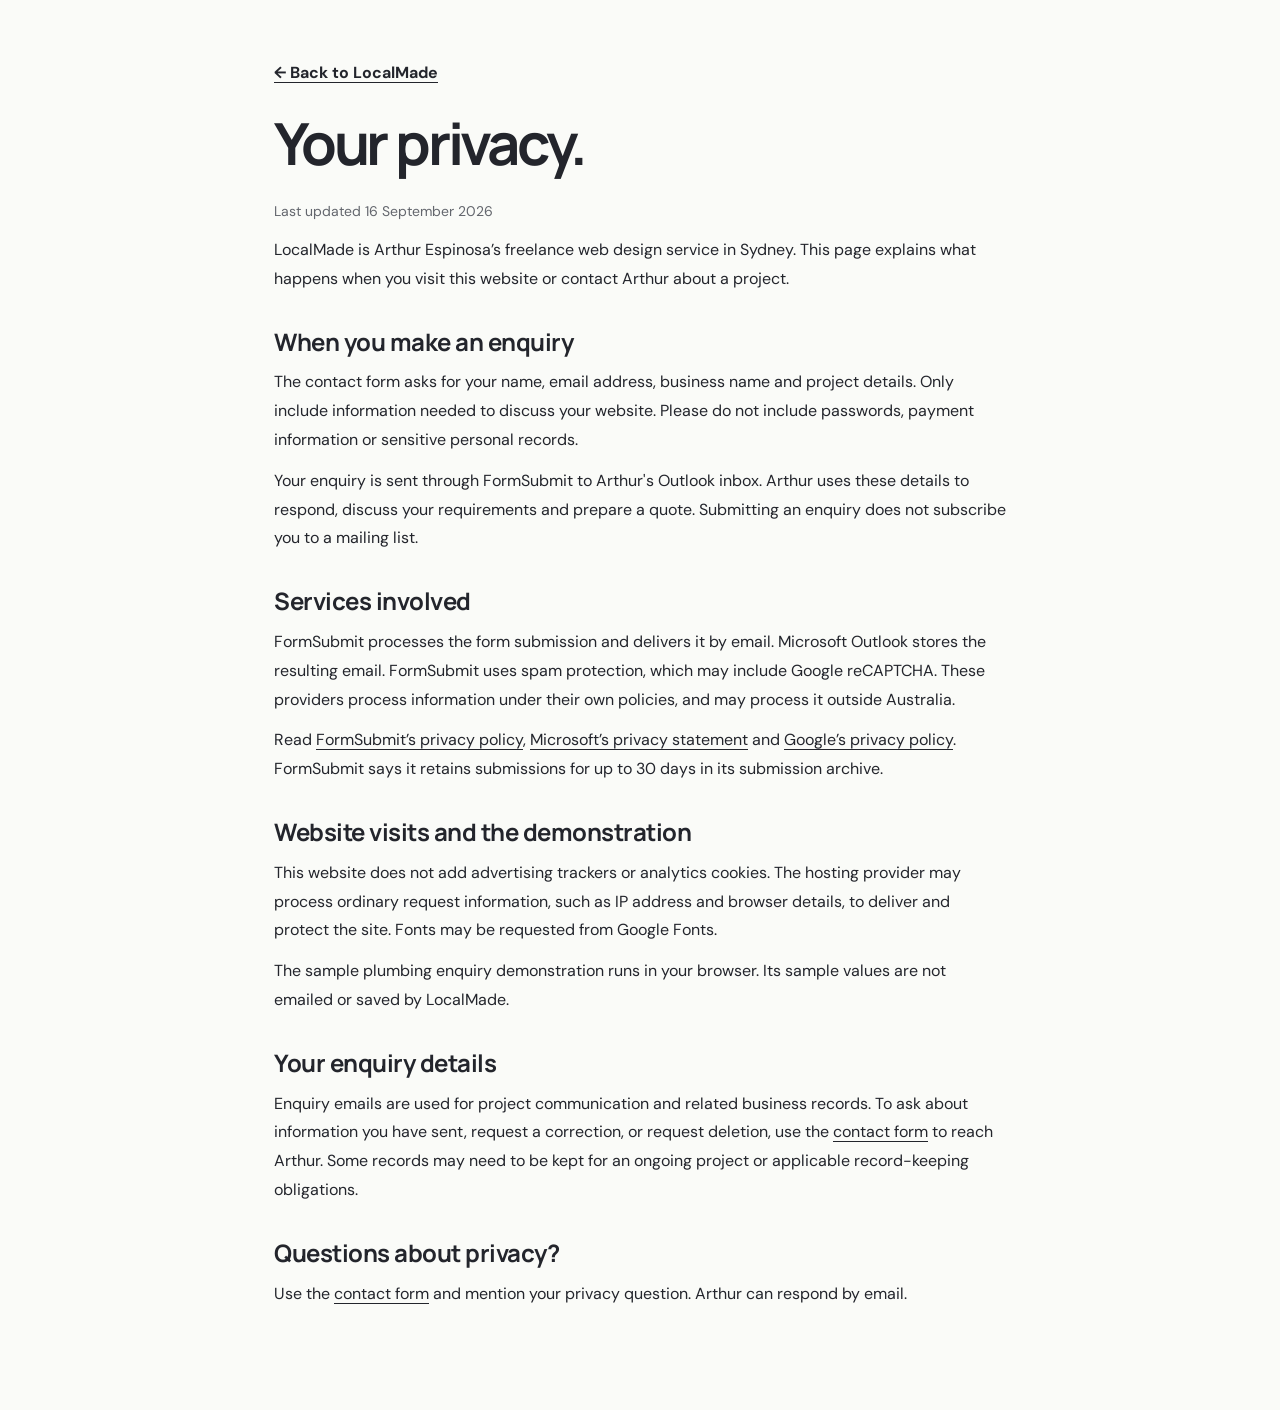
==== privacy.html @ a2333fbf "Launch LocalMade website with $299 offer and live enquiries" ====
<!doctype html>
<html lang="en-AU">
<head>
  <meta charset="utf-8"><meta name="viewport" content="width=device-width,initial-scale=1">
  <title>Privacy — LocalMade</title>
  <meta name="description" content="How LocalMade handles website enquiries and contact information.">
  <link rel="stylesheet" href="./style.css">
  <style>.privacy-page{max-width:780px;margin:0 auto;padding:60px 24px 90px}.privacy-page h1{font-size:clamp(36px,7vw,58px);margin:25px 0}.privacy-page h2{font-size:24px;letter-spacing:-.5px;margin:34px 0 12px}.privacy-page p{margin:12px 0;line-height:1.8}.privacy-page a{text-decoration:underline;text-underline-offset:4px;overflow-wrap:anywhere}.privacy-page .back{font-weight:700}.privacy-page .updated{color:#63666d;font-size:14px}</style>
</head>
<body><main class="privacy-page">
<a class="back" href="./">← Back to LocalMade</a>
<h1>Your privacy.</h1>
<p class="updated">Last updated 16 September 2026</p>
<p>LocalMade is Arthur Espinosa’s freelance web design service in Sydney. This page explains what happens when you visit this website or contact Arthur about a project.</p>
<h2>When you make an enquiry</h2>
<p>The contact form asks for your name, email address, business name and project details. Only include information needed to discuss your website. Please do not include passwords, payment information or sensitive personal records.</p>
<p>Your enquiry is sent through FormSubmit to Arthur's Outlook inbox. Arthur uses these details to respond, discuss your requirements and prepare a quote. Submitting an enquiry does not subscribe you to a mailing list.</p>
<h2>Services involved</h2>
<p>FormSubmit processes the form submission and delivers it by email. Microsoft Outlook stores the resulting email. FormSubmit uses spam protection, which may include Google reCAPTCHA. These providers process information under their own policies, and may process it outside Australia.</p>
<p>Read <a href="https://formsubmit.co/privacy.pdf">FormSubmit’s privacy policy</a>, <a href="https://privacy.microsoft.com/privacystatement">Microsoft’s privacy statement</a> and <a href="https://policies.google.com/privacy">Google’s privacy policy</a>. FormSubmit says it retains submissions for up to 30 days in its submission archive.</p>
<h2>Website visits and the demonstration</h2>
<p>This website does not add advertising trackers or analytics cookies. The hosting provider may process ordinary request information, such as IP address and browser details, to deliver and protect the site. Fonts may be requested from Google Fonts.</p>
<p>The sample plumbing enquiry demonstration runs in your browser. Its sample values are not emailed or saved by LocalMade.</p>
<h2>Your enquiry details</h2>
<p>Enquiry emails are used for project communication and related business records. To ask about information you have sent, request a correction, or request deletion, use the <a href="./#contact">contact form</a> to reach Arthur. Some records may need to be kept for an ongoing project or applicable record-keeping obligations.</p>
<h2>Questions about privacy?</h2>
<p>Use the <a href="./#contact">contact form</a> and mention your privacy question. Arthur can respond by email.</p>
</main></body></html>
---- style.css ----
@import url('https://fonts.googleapis.com/css2?family=DM+Sans:wght@400;500;600;700&family=Manrope:wght@400;500;600;700;800&display=swap');
:root{--ink:#23252c;--lime:#d5f879;--paper:#fafbf8;--muted:#676a70;--line:#dde0d8}*{box-sizing:border-box}html{scroll-behavior:smooth;scroll-padding-top:30px}body{margin:0;background:var(--paper);color:var(--ink);font-family:'DM Sans',Arial,sans-serif;font-size:16px;line-height:1.6}a{color:inherit;text-decoration:none}button,input,textarea{font:inherit}a:focus-visible,button:focus-visible{outline:3px solid #6e4be5;outline-offset:5px}.wrap{width:min(1240px,90%);margin:auto}.nav{height:110px;display:flex;align-items:center;justify-content:space-between;border-bottom:1px solid var(--line)}.logo{font-family:Manrope,Arial,sans-serif;font-weight:800;font-size:27px;letter-spacing:-1.5px;display:flex;align-items:center;gap:9px}.dot{margin-left:-9px}.mark{display:inline-flex;background:var(--lime);width:35px;height:35px;align-items:center;justify-content:center;font-size:25px;border-radius:8px;position:relative}.mark span{font-size:19px;margin-left:-3px;margin-top:-8px}nav{display:flex;gap:32px;font-size:14px;font-weight:600}nav a:hover,.text-link:hover{text-decoration:underline;text-underline-offset:5px}.button{display:inline-flex;align-items:center;justify-content:space-between;gap:28px;padding:17px 22px;border:0;border-radius:6px;font-weight:700;font-size:15px;cursor:pointer;transition:transform .2s,box-shadow .2s}.button:hover{transform:translateY(-3px);box-shadow:0 7px 18px #23252c15}.button span{font-size:22px;line-height:1}.small{padding:12px 19px;font-size:14px}.dark{background:var(--ink);color:white}.lime{background:var(--lime);color:var(--ink)}.hero{padding-top:72px;padding-bottom:78px;display:grid;grid-template-columns:1.05fr 1fr;gap:55px;align-items:center}.eyebrow{font-size:12px;letter-spacing:1.6px;font-weight:700;display:flex;align-items:center;gap:10px}.line{display:inline-block;width:25px;height:2px;background:var(--ink)}h1,h2,h3,p{margin:0}h1,h2,h3{font-family:Manrope,Arial,sans-serif}h1{font-size:clamp(44px,4.8vw,67px);line-height:1.09;letter-spacing:-3.8px;margin:25px 0}em{font-style:normal;position:relative;z-index:0;white-space:nowrap}em:after{content:'';position:absolute;bottom:4px;height:13px;left:0;right:-5px;background:var(--lime);z-index:-1;transform:rotate(-2deg)}.hero-copy>p{font-size:17px;color:var(--muted);max-width:420px}.hero-actions{display:flex;gap:24px;align-items:center;margin-top:30px}.text-link{font-size:14px;font-weight:700}.text-link span{padding-left:8px}.hero-note{display:flex;gap:20px;font-size:12px;margin-top:26px;color:#575c54}.showcase{background:#edeef6;border:1px solid #e0e1eb;border-radius:14px;padding:22px 25px 20px;position:relative;min-height:473px;transform:rotate(1.5deg)}.showcase-label{display:flex;justify-content:space-between;font-size:9px;font-weight:700;letter-spacing:1px;margin-bottom:22px;color:#656877}.browser{background:#fff;box-shadow:0 16px 30px #23252c12;border-radius:7px;overflow:hidden;transform:rotate(-1.5deg);border:1px solid #d6d8df}.browser-bar{display:flex;justify-content:space-between;align-items:center;background:#fafafa;padding:10px 14px;font-size:10px;color:#898b92;border-bottom:1px solid #e4e5e8}.lights{color:#c9cbd0;letter-spacing:2px}.demo-nav{display:flex;align-items:center;justify-content:space-between;padding:16px 22px;color:#123f49}.demo-nav b{font-size:18px;letter-spacing:-.8px}.water{color:#16a2a4;font-size:25px}.demo-nav>span{font-size:9px}.demo-content{padding:23px 26px 28px;background:#e6f1f0}.demo-tag{font-size:8px;letter-spacing:1.5px;font-weight:700;color:#24676d}.demo-content h2{font-size:38px;line-height:1.1;letter-spacing:-1.6px;color:#113e47;margin:14px 0}.demo-content p{font-size:11px;line-height:1.7;color:#507075}.demo-button{display:inline-block;padding:10px 15px;background:#154b53;color:white;font-size:10px;border-radius:3px;margin:17px 0}.demo-services{display:flex;gap:15px;font-size:8px;color:#34656a}.demo-bottom{display:flex;justify-content:space-between;padding:14px 24px;font-size:9px;color:#4b6c70}.lead-card{display:flex;gap:13px;align-items:center;position:relative;margin:-15px -40px 0 70px;padding:17px;background:white;border:1px solid #e1e4d9;border-radius:9px;box-shadow:0 12px 28px #23252c12;transform:rotate(-3deg)}.check-icon{background:var(--lime);width:37px;height:37px;display:grid;place-items:center;border-radius:50%;flex-shrink:0}.lead-card b{font-size:12px}.lead-card p{font-size:11px;color:#72776e;margin-top:2px}.lead-card div>span{font-size:9px;color:#747a70}.showcase-footer{font-size:8px;letter-spacing:1px;margin-top:22px;font-weight:700}.showcase-footer span{color:#7c7e8d;margin-left:9px}.audience{border-block:1px solid var(--line);padding:28px 0}.audience .wrap{display:flex;align-items:center;justify-content:space-between;gap:20px}.audience span{font-size:10px;letter-spacing:1px;line-height:1.7;color:var(--muted)}.audience div div{font-family:Manrope,sans-serif;font-size:18px;font-weight:600;letter-spacing:-.5px}.audience i{font-style:normal;color:#8c957c;font-size:23px}.section{padding:85px 0}.section-top{display:flex;justify-content:space-between;align-items:end;gap:30px;margin-bottom:45px}h2{font-size:39px;line-height:1.2;letter-spacing:-1.8px}.section-top h2{margin-top:18px}.section-top>p{color:var(--muted);font-size:15px}.benefits,.process{display:grid;grid-template-columns:repeat(3,1fr);gap:38px}.benefits article{border-top:1px solid var(--line);padding-top:25px}.feature-icon{width:38px;height:38px;background:#edf0e7;border-radius:8px;display:grid;place-items:center;font-size:24px;margin-bottom:22px}h3{font-size:19px;letter-spacing:-.6px;margin-bottom:12px}.benefits p,.process p{font-size:15px;color:var(--muted)}.work-section{background:var(--ink);color:white;padding:75px 0}.work-grid{display:grid;grid-template-columns:1fr 1fr;gap:100px}.work-grid h2{font-size:47px;margin:23px 0}.work-grid em{color:var(--lime)}.work-grid em:after{display:none}.work-grid p{color:#bcbec5;font-size:15px;max-width:390px}.pill{display:inline-block;font-size:10px;letter-spacing:1px;border:1px solid #686c75;border-radius:4px;padding:6px 10px;margin-top:24px}.journey>div{display:flex;gap:20px;padding:24px 0;border-bottom:1px solid #494b53}.journey>div:first-child{padding-top:8px}.step-number{font-size:13px;color:var(--lime);padding-top:3px}.journey h3{font-size:19px;margin-bottom:7px}.journey .button{margin-top:30px}.process article{border-top:1px solid var(--line);padding-top:25px}.process article>span{display:block;font-size:11px;font-weight:700;letter-spacing:1.3px;color:#757a70;margin-bottom:18px}.pricing{display:grid;grid-template-columns:1fr 1fr;gap:70px;background:#eff1e9;padding:55px;border-radius:12px;align-items:center}.pricing h2{margin:20px 0;font-size:35px}.pricing p{font-size:15px;color:var(--muted)}.pricing .price-note{font-size:12px;margin-top:24px;max-width:330px}.price-card{padding:30px;background:white;border-radius:9px}.price-top{display:flex;justify-content:space-between;gap:12px;align-items:center}.price-top b{font-size:14px}.price-top>span{font-size:9px;letter-spacing:.7px;background:var(--lime);padding:4px 7px;border-radius:3px;white-space:nowrap}.price{font-family:Manrope,sans-serif;font-size:54px;font-weight:700;letter-spacing:-3px;margin:15px 0}.price>span{font-family:'DM Sans',sans-serif;font-weight:400;font-size:12px;letter-spacing:0;color:var(--muted)}ul{list-style:none;padding:0;margin:0 0 20px}li{font-size:14px;margin:10px 0}li:before{content:'✓';margin-right:10px;color:#526c30}.price-card>p{font-size:12px}.price-card .button{width:100%;margin-top:23px;font-size:14px}.contact{display:grid;grid-template-columns:1fr 1fr;gap:90px;padding-top:95px}.contact h2{margin:24px 0;font-size:43px}.contact p{color:var(--muted);font-size:15px;max-width:350px}.contact .pill{color:#70776b;border-color:#cbd1c2}.form-row{display:grid;grid-template-columns:1fr 1fr;gap:18px}label{display:block;font-size:13px;font-weight:600;margin-bottom:17px}input,textarea{display:block;width:100%;background:transparent;border:1px solid #cdd1c7;border-radius:5px;padding:12px;margin-top:6px;font-size:14px;resize:vertical}input:focus,textarea:focus{outline:2px solid #8dad4c;outline-offset:2px}form .button{width:100%}form #form-status{font-size:12px;margin-top:12px;max-width:none}footer{border-top:1px solid var(--line);padding:28px 0;display:flex;justify-content:space-between;align-items:center;gap:20px}footer .logo{font-size:22px}footer>span,footer>a:last-child{font-size:12px;color:var(--muted)}@media(min-width:1600px){.hero{padding-block:95px}}@media(max-width:1050px){.hero{gap:30px}h1{font-size:50px}.hero-actions{align-items:start;flex-direction:column;gap:16px}.showcase{padding:18px}.lead-card{margin-right:-25px;margin-left:25px}.hero-note{gap:12px;font-size:10px}.work-grid{gap:55px}.pricing{gap:30px;padding:35px}.contact{gap:45px}.audience div div{font-size:15px}.showcase-label{font-size:8px}}@media(max-width:760px){.nav{height:85px}.logo{font-size:24px}nav{display:none}.nav .button{font-size:12px;padding:11px 14px}.hero{grid-template-columns:1fr;padding:44px 0 45px;gap:43px}h1{font-size:54px;letter-spacing:-3px}.hero-copy>p{font-size:16px;max-width:500px}.hero-actions{flex-direction:row;align-items:center;gap:20px}.hero-actions .button{font-size:13px;padding:15px;gap:12px}.text-link{font-size:12px}.hero-note{font-size:11px;gap:20px}.showcase{max-width:500px;width:96%;margin:auto;min-height:0}.lead-card{margin-right:-16px}.showcase-label{font-size:8px}.demo-content h2{font-size:36px}.audience .wrap{flex-wrap:wrap;justify-content:center;gap:12px 20px}.audience span{flex-basis:100%;text-align:center;margin-bottom:8px}.audience span br{display:none}.audience div div{font-size:13px}.audience i{font-size:17px}.section{padding:55px 0}.section-top{display:block;margin-bottom:32px}.section-top>p{margin-top:20px}.section-top>p br{display:none}h2{font-size:32px}.benefits,.process{grid-template-columns:1fr;gap:28px}.benefits article{display:grid;grid-template-columns:42px 1fr;gap:0 17px}.feature-icon{grid-row:span 2}.benefits h3{font-size:19px}.work-section{padding:50px 0}.work-grid{grid-template-columns:1fr;gap:28px}.work-grid h2{font-size:40px}.work-grid p{max-width:100%}.journey h3{font-size:18px}.pricing{grid-template-columns:1fr;padding:25px;gap:30px}.pricing h2{font-size:31px}.price-card{padding:22px}.price-top{align-items:start}.price-top b{font-size:12px}.price{font-size:49px}.contact{grid-template-columns:1fr;gap:30px}.contact h2{font-size:37px}.form-row{grid-template-columns:1fr;gap:0}footer{flex-wrap:wrap;padding:25px 0}footer>span{order:3;flex-basis:100%;font-size:11px}.eyebrow{font-size:10px;letter-spacing:1.1px}}@media(prefers-reduced-motion:reduce){html{scroll-behavior:auto}.button{transition:none}}
.interactive-demo{grid-column:1/-1;border-top:1px solid #494b53;padding-top:30px;display:grid;grid-template-columns:1fr 1fr;gap:18px 45px}.interactive-demo>.eyebrow,.interactive-demo>p{grid-column:1/-1}.interactive-demo>p{max-width:none}.demo-fields{display:grid;grid-template-columns:1fr 1fr;gap:18px}.demo-fields input,.demo-fields select{display:block;width:100%;font:inherit;font-size:14px;background:#30323b;color:white;border:1px solid #6b6e79;border-radius:5px;padding:12px;margin-top:6px}.interactive-demo .button{width:100%}.demo-result{border:1px dashed #777b85;border-radius:6px;padding:22px;align-self:stretch}.demo-result b{font-size:16px}.demo-result p{margin-top:10px;font-size:13px}.demo-result.ready{border:1px solid #d5f879;background:#2e3529}.demo-result.ready b{color:#d5f879}@media(max-width:760px){.interactive-demo{grid-template-columns:1fr;gap:18px}.demo-fields{grid-template-columns:1fr}.interactive-demo>.eyebrow,.interactive-demo>p{grid-column:auto}} 

/* Live-site refinements */
.skip-link{position:fixed;left:16px;top:-80px;z-index:100;background:var(--ink);color:white;padding:12px 18px;border-radius:5px}.skip-link:focus{top:14px}.menu-toggle{display:none}.nav{position:relative}.contact-email{display:inline-block;margin-top:24px;border-bottom:1px solid #91988a;padding-bottom:6px;font-weight:600;overflow-wrap:anywhere}.contact .contact-small{font-size:14px;margin-top:16px}.contact .form-privacy{font-size:13px;max-width:none;line-height:1.7;margin-bottom:18px}.form-privacy a{text-decoration:underline;text-underline-offset:3px}.honeypot{display:none}.required{color:#697460}label{font-size:14px}input,textarea{font-size:16px;background:white;padding:14px}input::placeholder,textarea::placeholder{color:#74776f;opacity:1}form #form-status{font-size:13px;line-height:1.7}.price-card>p,.pricing .price-note{font-size:13px;line-height:1.75}.price-top>span,.pill{font-size:12px}.hero-note{font-size:13px}.benefits p,.process p,.work-grid p,.pricing p,.section-top>p{font-size:16px}.audience span{font-size:12px}.process article>span{font-size:12px}.feature-icon{background:var(--lime)}footer>a{font-size:14px}footer>span{font-size:13px}.work-grid{row-gap:48px}.demo-result p{font-size:14px}.interactive-demo>p{font-size:16px}h1{letter-spacing:-.055em}.hero .showcase{transition:transform .3s}.showcase:hover{transform:rotate(0)}@media(max-width:1050px){nav{gap:18px}}@media(max-width:760px){.menu-toggle{display:inline-flex;align-items:center;gap:9px;background:none;border:1px solid var(--line);border-radius:5px;padding:8px 11px;font-size:14px}.nav{gap:12px}.nav>.small{display:none}.nav nav.is-open{display:flex;position:absolute;left:0;right:0;top:74px;z-index:20;background:white;padding:22px;box-shadow:0 12px 22px #23252c15;border:1px solid var(--line);border-radius:8px;flex-direction:column;gap:18px;font-size:16px}.hero-note{font-size:12px;gap:12px;flex-wrap:wrap}.hero-actions{flex-wrap:wrap}.hero-actions .button{font-size:14px}.eyebrow{font-size:12px;letter-spacing:.08em}.audience div div{font-size:14px}.price-top{flex-direction:column;gap:9px}.price-top b{font-size:16px}.price>span{font-size:14px}.price-card .button{gap:15px}.contact-email{font-size:14px}.pricing{width:90%}footer{font-size:14px}footer>span{font-size:12px}}@media(max-width:360px){h1{font-size:45px}.hero-actions{align-items:flex-start;flex-direction:column}.lead-card{margin-left:0}.demo-content h2{font-size:30px}}@media(prefers-reduced-motion:reduce){.hero .showcase{transition:none}}
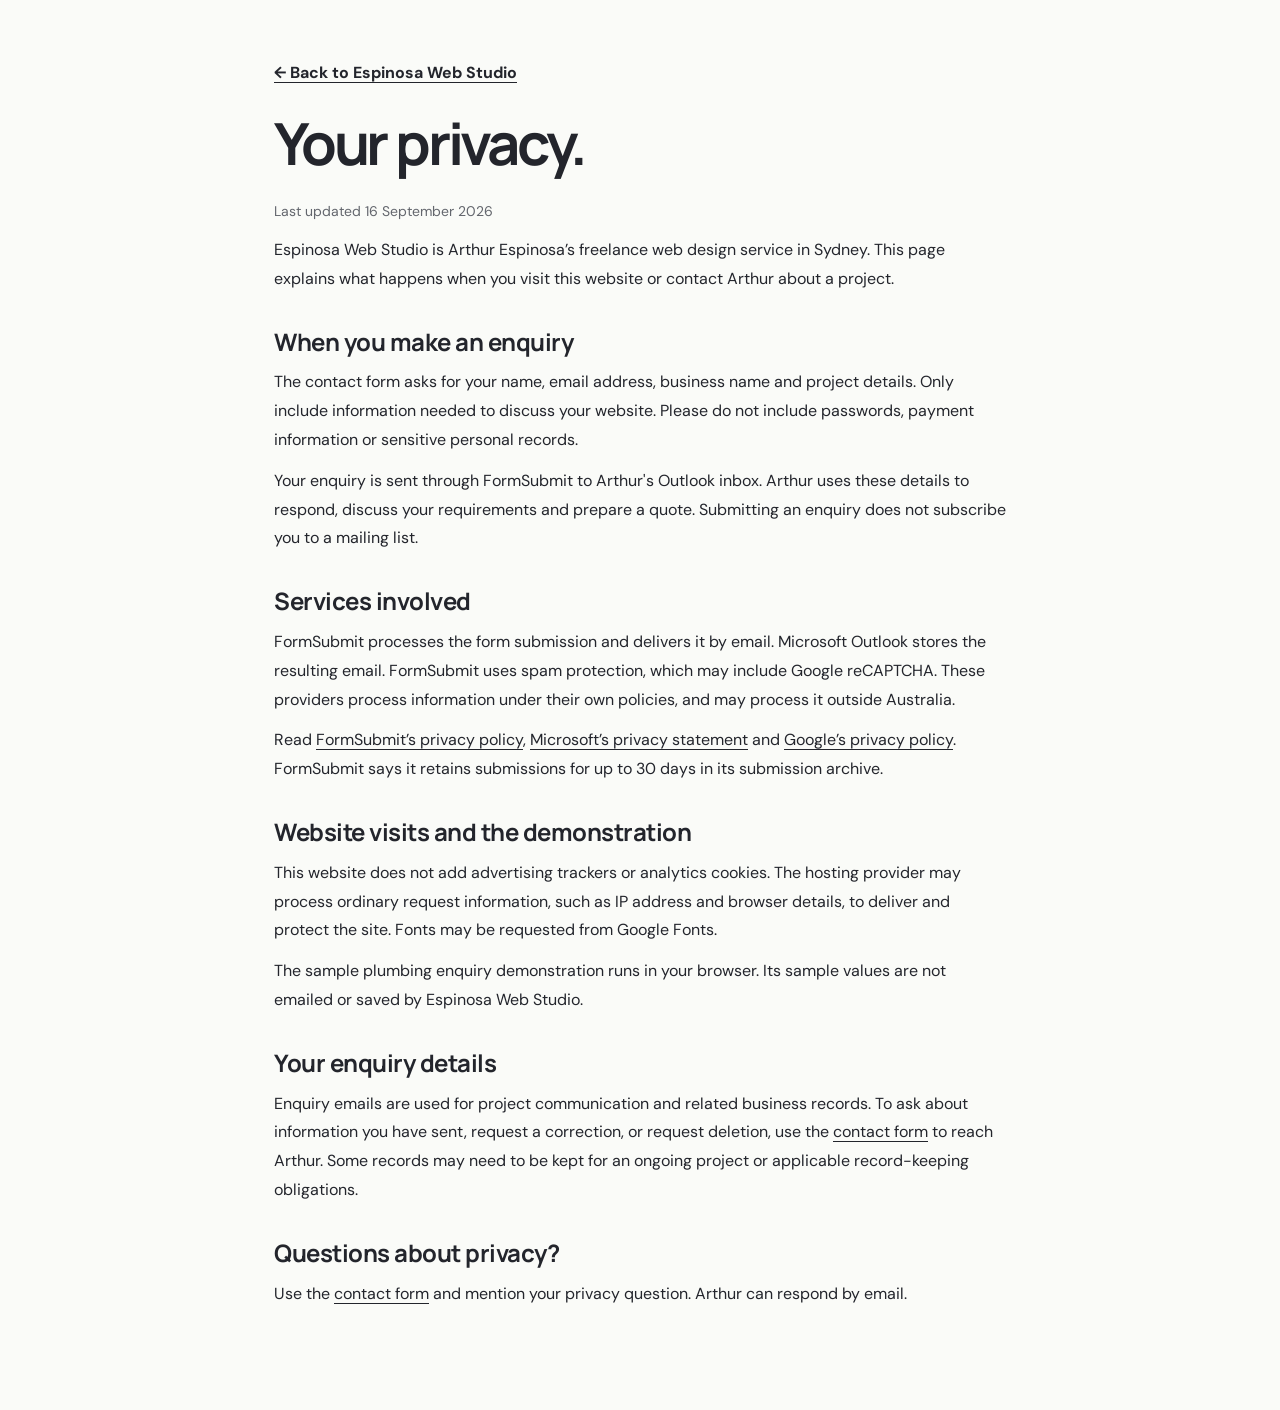
==== commit 407a6726: "Host on GitHub Pages and rename to Espinosa Web Studio" ====
--- a/privacy.html
+++ b/privacy.html
@@ -2,16 +2,16 @@
 <html lang="en-AU">
 <head>
   <meta charset="utf-8"><meta name="viewport" content="width=device-width,initial-scale=1">
-  <title>Privacy — LocalMade</title>
-  <meta name="description" content="How LocalMade handles website enquiries and contact information.">
+  <title>Privacy — Espinosa Web Studio</title>
+  <meta name="description" content="How Espinosa Web Studio handles website enquiries and contact information.">
   <link rel="stylesheet" href="./style.css">
   <style>.privacy-page{max-width:780px;margin:0 auto;padding:60px 24px 90px}.privacy-page h1{font-size:clamp(36px,7vw,58px);margin:25px 0}.privacy-page h2{font-size:24px;letter-spacing:-.5px;margin:34px 0 12px}.privacy-page p{margin:12px 0;line-height:1.8}.privacy-page a{text-decoration:underline;text-underline-offset:4px;overflow-wrap:anywhere}.privacy-page .back{font-weight:700}.privacy-page .updated{color:#63666d;font-size:14px}</style>
 </head>
 <body><main class="privacy-page">
-<a class="back" href="./">← Back to LocalMade</a>
+<a class="back" href="./">← Back to Espinosa Web Studio</a>
 <h1>Your privacy.</h1>
 <p class="updated">Last updated 16 September 2026</p>
-<p>LocalMade is Arthur Espinosa’s freelance web design service in Sydney. This page explains what happens when you visit this website or contact Arthur about a project.</p>
+<p>Espinosa Web Studio is Arthur Espinosa’s freelance web design service in Sydney. This page explains what happens when you visit this website or contact Arthur about a project.</p>
 <h2>When you make an enquiry</h2>
 <p>The contact form asks for your name, email address, business name and project details. Only include information needed to discuss your website. Please do not include passwords, payment information or sensitive personal records.</p>
 <p>Your enquiry is sent through FormSubmit to Arthur's Outlook inbox. Arthur uses these details to respond, discuss your requirements and prepare a quote. Submitting an enquiry does not subscribe you to a mailing list.</p>
@@ -20,7 +20,7 @@
 <p>Read <a href="https://formsubmit.co/privacy.pdf">FormSubmit’s privacy policy</a>, <a href="https://privacy.microsoft.com/privacystatement">Microsoft’s privacy statement</a> and <a href="https://policies.google.com/privacy">Google’s privacy policy</a>. FormSubmit says it retains submissions for up to 30 days in its submission archive.</p>
 <h2>Website visits and the demonstration</h2>
 <p>This website does not add advertising trackers or analytics cookies. The hosting provider may process ordinary request information, such as IP address and browser details, to deliver and protect the site. Fonts may be requested from Google Fonts.</p>
-<p>The sample plumbing enquiry demonstration runs in your browser. Its sample values are not emailed or saved by LocalMade.</p>
+<p>The sample plumbing enquiry demonstration runs in your browser. Its sample values are not emailed or saved by Espinosa Web Studio.</p>
 <h2>Your enquiry details</h2>
 <p>Enquiry emails are used for project communication and related business records. To ask about information you have sent, request a correction, or request deletion, use the <a href="./#contact">contact form</a> to reach Arthur. Some records may need to be kept for an ongoing project or applicable record-keeping obligations.</p>
 <h2>Questions about privacy?</h2>
--- a/style.css
+++ b/style.css
@@ -4,3 +4,5 @@
 
 /* Live-site refinements */
 .skip-link{position:fixed;left:16px;top:-80px;z-index:100;background:var(--ink);color:white;padding:12px 18px;border-radius:5px}.skip-link:focus{top:14px}.menu-toggle{display:none}.nav{position:relative}.contact-email{display:inline-block;margin-top:24px;border-bottom:1px solid #91988a;padding-bottom:6px;font-weight:600;overflow-wrap:anywhere}.contact .contact-small{font-size:14px;margin-top:16px}.contact .form-privacy{font-size:13px;max-width:none;line-height:1.7;margin-bottom:18px}.form-privacy a{text-decoration:underline;text-underline-offset:3px}.honeypot{display:none}.required{color:#697460}label{font-size:14px}input,textarea{font-size:16px;background:white;padding:14px}input::placeholder,textarea::placeholder{color:#74776f;opacity:1}form #form-status{font-size:13px;line-height:1.7}.price-card>p,.pricing .price-note{font-size:13px;line-height:1.75}.price-top>span,.pill{font-size:12px}.hero-note{font-size:13px}.benefits p,.process p,.work-grid p,.pricing p,.section-top>p{font-size:16px}.audience span{font-size:12px}.process article>span{font-size:12px}.feature-icon{background:var(--lime)}footer>a{font-size:14px}footer>span{font-size:13px}.work-grid{row-gap:48px}.demo-result p{font-size:14px}.interactive-demo>p{font-size:16px}h1{letter-spacing:-.055em}.hero .showcase{transition:transform .3s}.showcase:hover{transform:rotate(0)}@media(max-width:1050px){nav{gap:18px}}@media(max-width:760px){.menu-toggle{display:inline-flex;align-items:center;gap:9px;background:none;border:1px solid var(--line);border-radius:5px;padding:8px 11px;font-size:14px}.nav{gap:12px}.nav>.small{display:none}.nav nav.is-open{display:flex;position:absolute;left:0;right:0;top:74px;z-index:20;background:white;padding:22px;box-shadow:0 12px 22px #23252c15;border:1px solid var(--line);border-radius:8px;flex-direction:column;gap:18px;font-size:16px}.hero-note{font-size:12px;gap:12px;flex-wrap:wrap}.hero-actions{flex-wrap:wrap}.hero-actions .button{font-size:14px}.eyebrow{font-size:12px;letter-spacing:.08em}.audience div div{font-size:14px}.price-top{flex-direction:column;gap:9px}.price-top b{font-size:16px}.price>span{font-size:14px}.price-card .button{gap:15px}.contact-email{font-size:14px}.pricing{width:90%}footer{font-size:14px}footer>span{font-size:12px}}@media(max-width:360px){h1{font-size:45px}.hero-actions{align-items:flex-start;flex-direction:column}.lead-card{margin-left:0}.demo-content h2{font-size:30px}}@media(prefers-reduced-motion:reduce){.hero .showcase{transition:none}}
+
+.brand-word{display:flex;flex-direction:column;line-height:1.05;letter-spacing:-1.2px}.brand-word>span{font-size:10px;letter-spacing:2.2px;margin-top:6px;font-weight:700}.logo .mark{font-size:23px;letter-spacing:0;width:39px;height:39px}.nav .logo{gap:11px}footer .brand-word{font-size:23px}@media(max-width:760px){.brand-word{font-size:24px}.brand-word>span{font-size:9px;letter-spacing:1.9px}.menu-toggle{white-space:nowrap;flex-shrink:0}.nav .logo{min-width:0}}
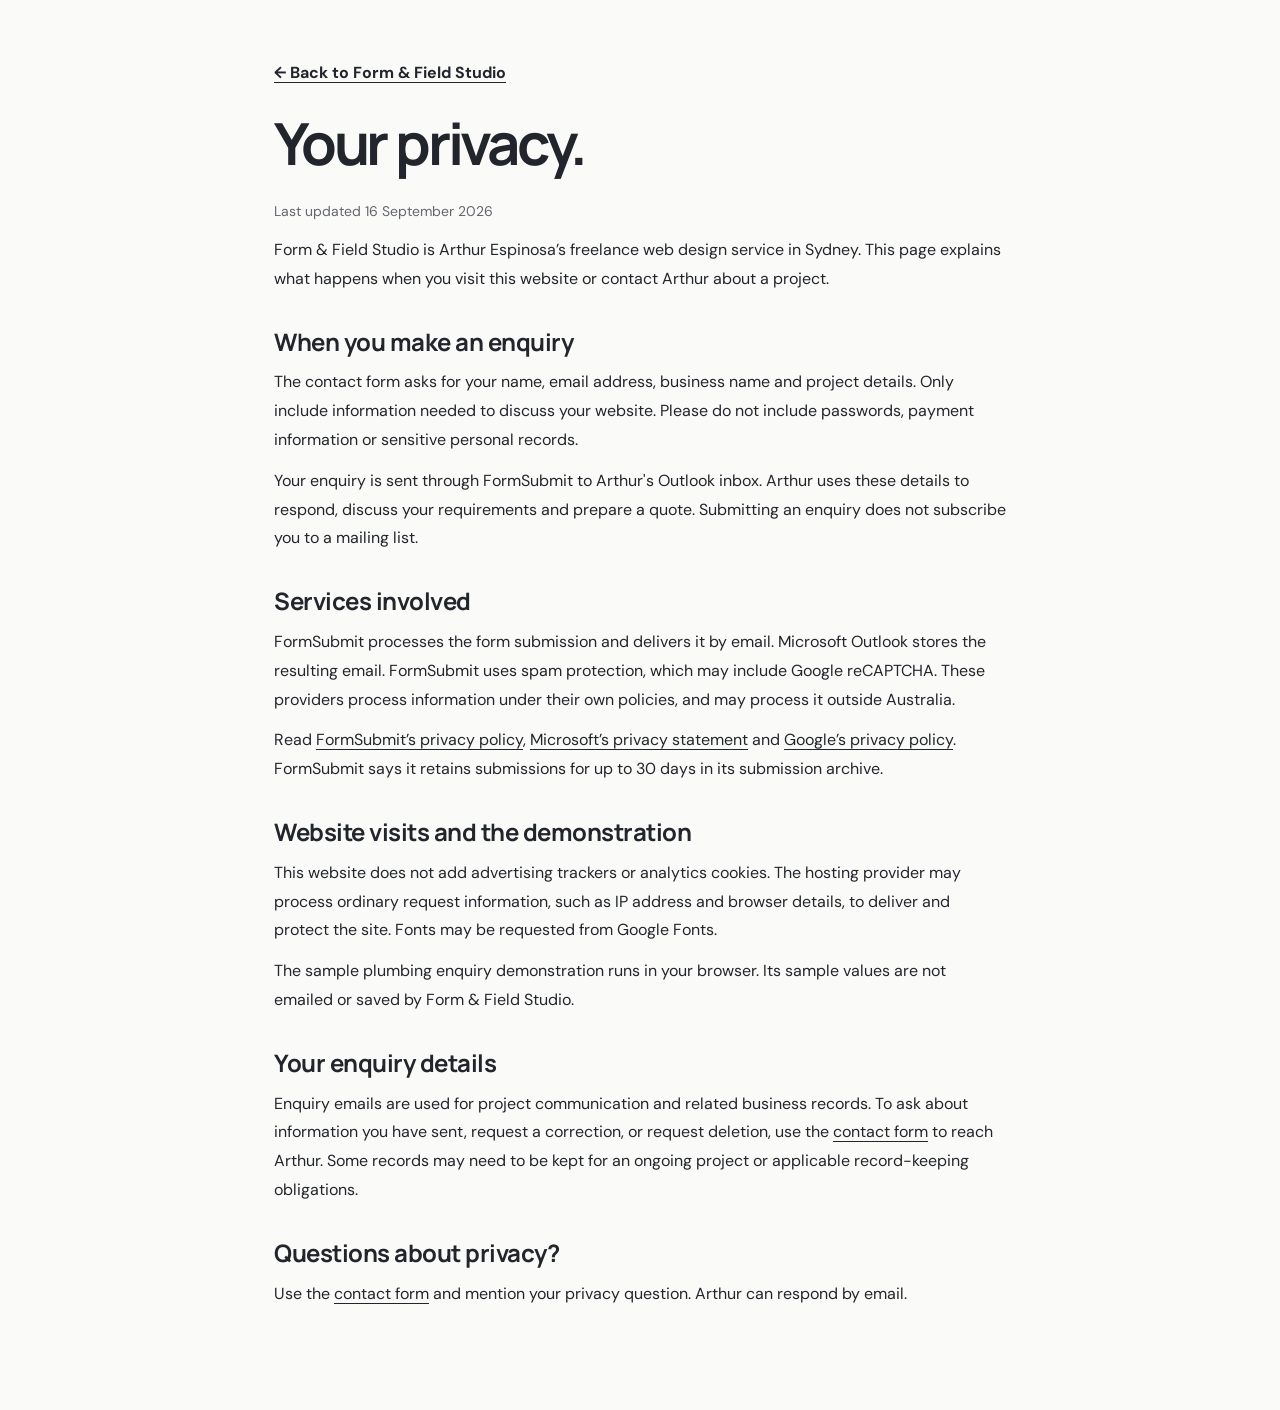
==== commit 63f82df6: "Rebrand as Form & Field Studio and update website address" ====
--- a/privacy.html
+++ b/privacy.html
@@ -2,16 +2,16 @@
 <html lang="en-AU">
 <head>
   <meta charset="utf-8"><meta name="viewport" content="width=device-width,initial-scale=1">
-  <title>Privacy — Espinosa Web Studio</title>
-  <meta name="description" content="How Espinosa Web Studio handles website enquiries and contact information.">
+  <title>Privacy — Form &amp; Field Studio</title>
+  <meta name="description" content="How Form &amp; Field Studio handles website enquiries and contact information.">
   <link rel="stylesheet" href="./style.css">
   <style>.privacy-page{max-width:780px;margin:0 auto;padding:60px 24px 90px}.privacy-page h1{font-size:clamp(36px,7vw,58px);margin:25px 0}.privacy-page h2{font-size:24px;letter-spacing:-.5px;margin:34px 0 12px}.privacy-page p{margin:12px 0;line-height:1.8}.privacy-page a{text-decoration:underline;text-underline-offset:4px;overflow-wrap:anywhere}.privacy-page .back{font-weight:700}.privacy-page .updated{color:#63666d;font-size:14px}</style>
 </head>
 <body><main class="privacy-page">
-<a class="back" href="./">← Back to Espinosa Web Studio</a>
+<a class="back" href="./">← Back to Form &amp; Field Studio</a>
 <h1>Your privacy.</h1>
 <p class="updated">Last updated 16 September 2026</p>
-<p>Espinosa Web Studio is Arthur Espinosa’s freelance web design service in Sydney. This page explains what happens when you visit this website or contact Arthur about a project.</p>
+<p>Form &amp; Field Studio is Arthur Espinosa’s freelance web design service in Sydney. This page explains what happens when you visit this website or contact Arthur about a project.</p>
 <h2>When you make an enquiry</h2>
 <p>The contact form asks for your name, email address, business name and project details. Only include information needed to discuss your website. Please do not include passwords, payment information or sensitive personal records.</p>
 <p>Your enquiry is sent through FormSubmit to Arthur's Outlook inbox. Arthur uses these details to respond, discuss your requirements and prepare a quote. Submitting an enquiry does not subscribe you to a mailing list.</p>
@@ -20,7 +20,7 @@
 <p>Read <a href="https://formsubmit.co/privacy.pdf">FormSubmit’s privacy policy</a>, <a href="https://privacy.microsoft.com/privacystatement">Microsoft’s privacy statement</a> and <a href="https://policies.google.com/privacy">Google’s privacy policy</a>. FormSubmit says it retains submissions for up to 30 days in its submission archive.</p>
 <h2>Website visits and the demonstration</h2>
 <p>This website does not add advertising trackers or analytics cookies. The hosting provider may process ordinary request information, such as IP address and browser details, to deliver and protect the site. Fonts may be requested from Google Fonts.</p>
-<p>The sample plumbing enquiry demonstration runs in your browser. Its sample values are not emailed or saved by Espinosa Web Studio.</p>
+<p>The sample plumbing enquiry demonstration runs in your browser. Its sample values are not emailed or saved by Form &amp; Field Studio.</p>
 <h2>Your enquiry details</h2>
 <p>Enquiry emails are used for project communication and related business records. To ask about information you have sent, request a correction, or request deletion, use the <a href="./#contact">contact form</a> to reach Arthur. Some records may need to be kept for an ongoing project or applicable record-keeping obligations.</p>
 <h2>Questions about privacy?</h2>
--- a/style.css
+++ b/style.css
@@ -6,3 +6,5 @@
 .skip-link{position:fixed;left:16px;top:-80px;z-index:100;background:var(--ink);color:white;padding:12px 18px;border-radius:5px}.skip-link:focus{top:14px}.menu-toggle{display:none}.nav{position:relative}.contact-email{display:inline-block;margin-top:24px;border-bottom:1px solid #91988a;padding-bottom:6px;font-weight:600;overflow-wrap:anywhere}.contact .contact-small{font-size:14px;margin-top:16px}.contact .form-privacy{font-size:13px;max-width:none;line-height:1.7;margin-bottom:18px}.form-privacy a{text-decoration:underline;text-underline-offset:3px}.honeypot{display:none}.required{color:#697460}label{font-size:14px}input,textarea{font-size:16px;background:white;padding:14px}input::placeholder,textarea::placeholder{color:#74776f;opacity:1}form #form-status{font-size:13px;line-height:1.7}.price-card>p,.pricing .price-note{font-size:13px;line-height:1.75}.price-top>span,.pill{font-size:12px}.hero-note{font-size:13px}.benefits p,.process p,.work-grid p,.pricing p,.section-top>p{font-size:16px}.audience span{font-size:12px}.process article>span{font-size:12px}.feature-icon{background:var(--lime)}footer>a{font-size:14px}footer>span{font-size:13px}.work-grid{row-gap:48px}.demo-result p{font-size:14px}.interactive-demo>p{font-size:16px}h1{letter-spacing:-.055em}.hero .showcase{transition:transform .3s}.showcase:hover{transform:rotate(0)}@media(max-width:1050px){nav{gap:18px}}@media(max-width:760px){.menu-toggle{display:inline-flex;align-items:center;gap:9px;background:none;border:1px solid var(--line);border-radius:5px;padding:8px 11px;font-size:14px}.nav{gap:12px}.nav>.small{display:none}.nav nav.is-open{display:flex;position:absolute;left:0;right:0;top:74px;z-index:20;background:white;padding:22px;box-shadow:0 12px 22px #23252c15;border:1px solid var(--line);border-radius:8px;flex-direction:column;gap:18px;font-size:16px}.hero-note{font-size:12px;gap:12px;flex-wrap:wrap}.hero-actions{flex-wrap:wrap}.hero-actions .button{font-size:14px}.eyebrow{font-size:12px;letter-spacing:.08em}.audience div div{font-size:14px}.price-top{flex-direction:column;gap:9px}.price-top b{font-size:16px}.price>span{font-size:14px}.price-card .button{gap:15px}.contact-email{font-size:14px}.pricing{width:90%}footer{font-size:14px}footer>span{font-size:12px}}@media(max-width:360px){h1{font-size:45px}.hero-actions{align-items:flex-start;flex-direction:column}.lead-card{margin-left:0}.demo-content h2{font-size:30px}}@media(prefers-reduced-motion:reduce){.hero .showcase{transition:none}}
 
 .brand-word{display:flex;flex-direction:column;line-height:1.05;letter-spacing:-1.2px}.brand-word>span{font-size:10px;letter-spacing:2.2px;margin-top:6px;font-weight:700}.logo .mark{font-size:23px;letter-spacing:0;width:39px;height:39px}.nav .logo{gap:11px}footer .brand-word{font-size:23px}@media(max-width:760px){.brand-word{font-size:24px}.brand-word>span{font-size:9px;letter-spacing:1.9px}.menu-toggle{white-space:nowrap;flex-shrink:0}.nav .logo{min-width:0}}
+
+.nav .brand-word{font-size:25px;letter-spacing:-1px}.brand-word>span{letter-spacing:3px}@media(max-width:760px){.nav .brand-word{font-size:23px}.nav .logo{gap:8px}.logo .mark{width:34px;height:34px;font-size:21px}}
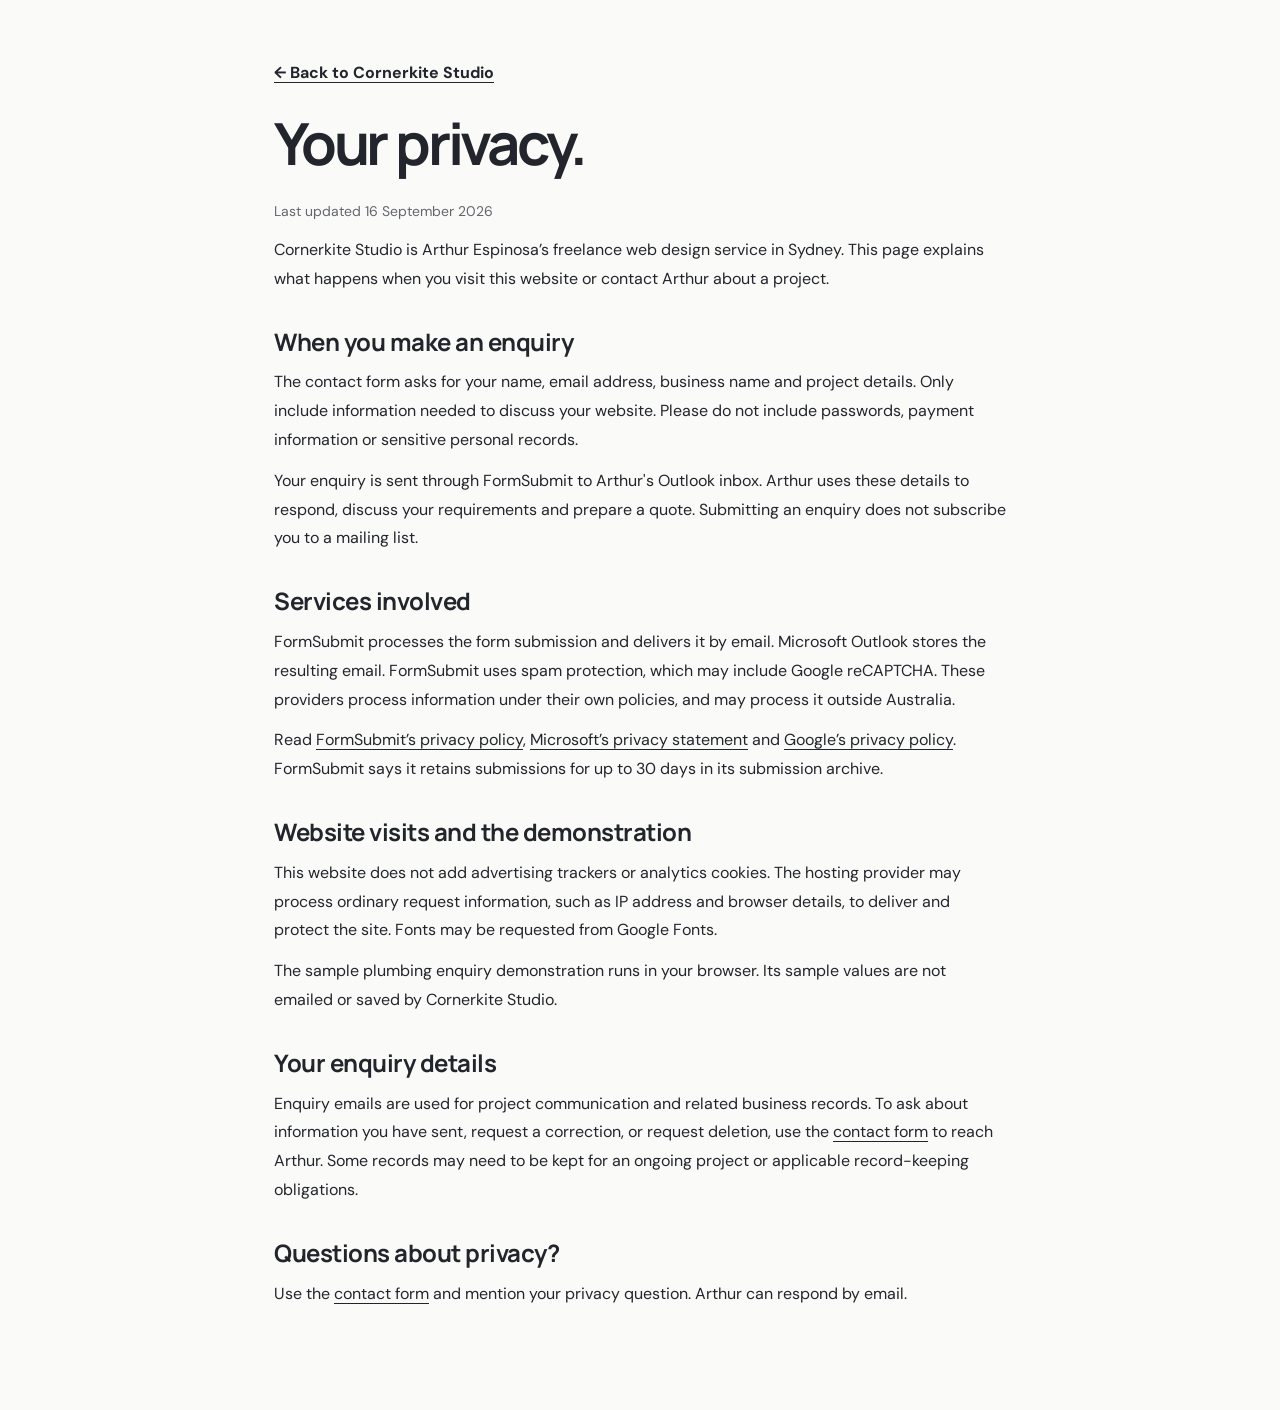
==== commit 710ce6f5: "Introduce Cornerkite Studio with custom kite logo and creative wordmark" ====
--- a/privacy.html
+++ b/privacy.html
@@ -2,16 +2,16 @@
 <html lang="en-AU">
 <head>
   <meta charset="utf-8"><meta name="viewport" content="width=device-width,initial-scale=1">
-  <title>Privacy — Form &amp; Field Studio</title>
-  <meta name="description" content="How Form &amp; Field Studio handles website enquiries and contact information.">
+  <title>Privacy — Cornerkite Studio</title>
+  <meta name="description" content="How Cornerkite Studio handles website enquiries and contact information.">
   <link rel="stylesheet" href="./style.css">
   <style>.privacy-page{max-width:780px;margin:0 auto;padding:60px 24px 90px}.privacy-page h1{font-size:clamp(36px,7vw,58px);margin:25px 0}.privacy-page h2{font-size:24px;letter-spacing:-.5px;margin:34px 0 12px}.privacy-page p{margin:12px 0;line-height:1.8}.privacy-page a{text-decoration:underline;text-underline-offset:4px;overflow-wrap:anywhere}.privacy-page .back{font-weight:700}.privacy-page .updated{color:#63666d;font-size:14px}</style>
 </head>
 <body><main class="privacy-page">
-<a class="back" href="./">← Back to Form &amp; Field Studio</a>
+<a class="back" href="./">← Back to Cornerkite Studio</a>
 <h1>Your privacy.</h1>
 <p class="updated">Last updated 16 September 2026</p>
-<p>Form &amp; Field Studio is Arthur Espinosa’s freelance web design service in Sydney. This page explains what happens when you visit this website or contact Arthur about a project.</p>
+<p>Cornerkite Studio is Arthur Espinosa’s freelance web design service in Sydney. This page explains what happens when you visit this website or contact Arthur about a project.</p>
 <h2>When you make an enquiry</h2>
 <p>The contact form asks for your name, email address, business name and project details. Only include information needed to discuss your website. Please do not include passwords, payment information or sensitive personal records.</p>
 <p>Your enquiry is sent through FormSubmit to Arthur's Outlook inbox. Arthur uses these details to respond, discuss your requirements and prepare a quote. Submitting an enquiry does not subscribe you to a mailing list.</p>
@@ -20,7 +20,7 @@
 <p>Read <a href="https://formsubmit.co/privacy.pdf">FormSubmit’s privacy policy</a>, <a href="https://privacy.microsoft.com/privacystatement">Microsoft’s privacy statement</a> and <a href="https://policies.google.com/privacy">Google’s privacy policy</a>. FormSubmit says it retains submissions for up to 30 days in its submission archive.</p>
 <h2>Website visits and the demonstration</h2>
 <p>This website does not add advertising trackers or analytics cookies. The hosting provider may process ordinary request information, such as IP address and browser details, to deliver and protect the site. Fonts may be requested from Google Fonts.</p>
-<p>The sample plumbing enquiry demonstration runs in your browser. Its sample values are not emailed or saved by Form &amp; Field Studio.</p>
+<p>The sample plumbing enquiry demonstration runs in your browser. Its sample values are not emailed or saved by Cornerkite Studio.</p>
 <h2>Your enquiry details</h2>
 <p>Enquiry emails are used for project communication and related business records. To ask about information you have sent, request a correction, or request deletion, use the <a href="./#contact">contact form</a> to reach Arthur. Some records may need to be kept for an ongoing project or applicable record-keeping obligations.</p>
 <h2>Questions about privacy?</h2>
--- a/style.css
+++ b/style.css
@@ -8,3 +8,6 @@
 .brand-word{display:flex;flex-direction:column;line-height:1.05;letter-spacing:-1.2px}.brand-word>span{font-size:10px;letter-spacing:2.2px;margin-top:6px;font-weight:700}.logo .mark{font-size:23px;letter-spacing:0;width:39px;height:39px}.nav .logo{gap:11px}footer .brand-word{font-size:23px}@media(max-width:760px){.brand-word{font-size:24px}.brand-word>span{font-size:9px;letter-spacing:1.9px}.menu-toggle{white-space:nowrap;flex-shrink:0}.nav .logo{min-width:0}}
 
 .nav .brand-word{font-size:25px;letter-spacing:-1px}.brand-word>span{letter-spacing:3px}@media(max-width:760px){.nav .brand-word{font-size:23px}.nav .logo{gap:8px}.logo .mark{width:34px;height:34px;font-size:21px}}
+
+/* Cornerkite: custom kite emblem and expressive wordmark. */
+.logo .mark{width:54px;height:54px;flex:0 0 54px;background:none;border-radius:0}.mark img{display:block;width:100%;height:100%;object-fit:contain}.nav .logo,footer .logo{gap:10px}.nav .brand-word,footer .brand-word{font-size:29px;letter-spacing:-1.4px}.brand-word>b{font-weight:800;white-space:nowrap;line-height:1.05}.brand-word>b>i{font-style:normal;font-weight:500}.brand-word .wordmark-dot{color:#6c842e}.brand-word>span{font-size:9px;font-weight:700;letter-spacing:3px;margin-top:7px}.logo:hover .mark{transform:translateY(-2px) rotate(4deg)}.logo .mark{transition:transform .2s ease}@media(max-width:760px){.logo .mark{width:46px;height:46px;flex-basis:46px}.nav .brand-word,footer .brand-word{font-size:26px}.nav .logo{gap:7px}.brand-word>span{font-size:8px;letter-spacing:2.6px}}@media(prefers-reduced-motion:reduce){.logo .mark{transition:none}.logo:hover .mark{transform:none}}
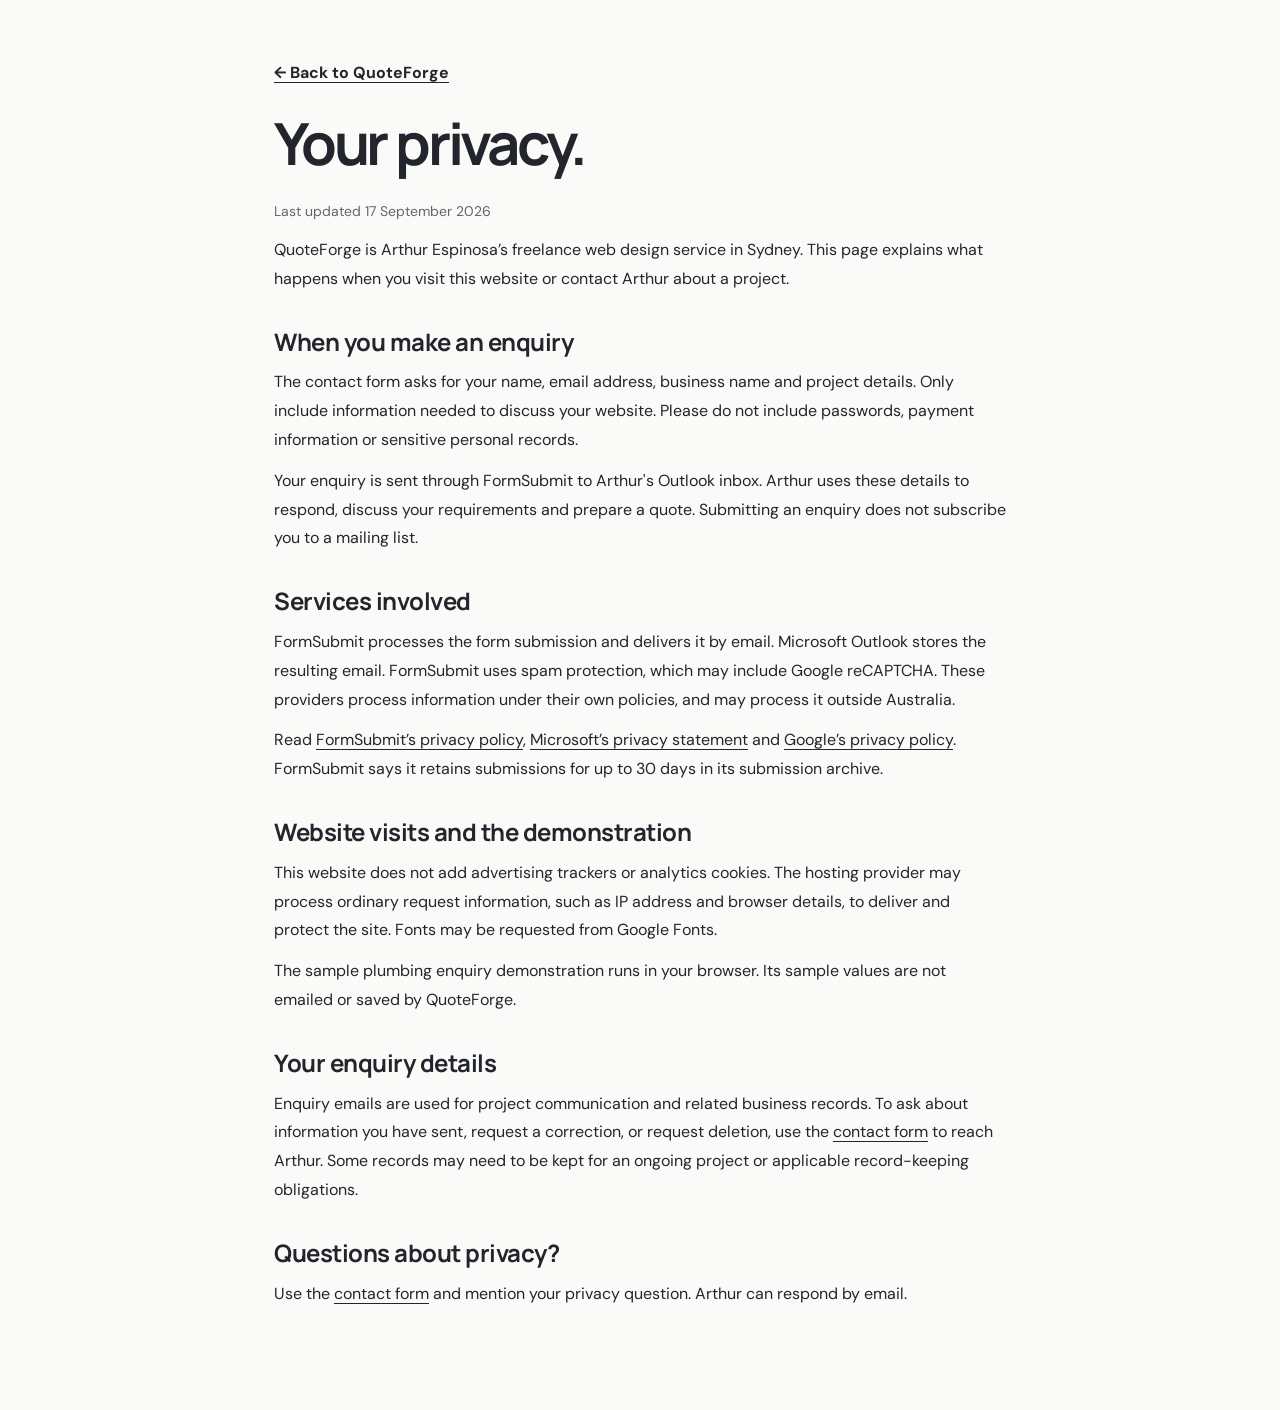
==== commit 27088dc2: "Rebrand as QuoteForge with custom quotation logo" ====
--- a/privacy.html
+++ b/privacy.html
@@ -2,16 +2,16 @@
 <html lang="en-AU">
 <head>
   <meta charset="utf-8"><meta name="viewport" content="width=device-width,initial-scale=1">
-  <title>Privacy — Cornerkite Studio</title>
-  <meta name="description" content="How Cornerkite Studio handles website enquiries and contact information.">
+  <title>Privacy — QuoteForge</title>
+  <meta name="description" content="How QuoteForge handles website enquiries and contact information.">
   <link rel="stylesheet" href="./style.css">
   <style>.privacy-page{max-width:780px;margin:0 auto;padding:60px 24px 90px}.privacy-page h1{font-size:clamp(36px,7vw,58px);margin:25px 0}.privacy-page h2{font-size:24px;letter-spacing:-.5px;margin:34px 0 12px}.privacy-page p{margin:12px 0;line-height:1.8}.privacy-page a{text-decoration:underline;text-underline-offset:4px;overflow-wrap:anywhere}.privacy-page .back{font-weight:700}.privacy-page .updated{color:#63666d;font-size:14px}</style>
 </head>
 <body><main class="privacy-page">
-<a class="back" href="./">← Back to Cornerkite Studio</a>
+<a class="back" href="./">← Back to QuoteForge</a>
 <h1>Your privacy.</h1>
-<p class="updated">Last updated 16 September 2026</p>
-<p>Cornerkite Studio is Arthur Espinosa’s freelance web design service in Sydney. This page explains what happens when you visit this website or contact Arthur about a project.</p>
+<p class="updated">Last updated 17 September 2026</p>
+<p>QuoteForge is Arthur Espinosa’s freelance web design service in Sydney. This page explains what happens when you visit this website or contact Arthur about a project.</p>
 <h2>When you make an enquiry</h2>
 <p>The contact form asks for your name, email address, business name and project details. Only include information needed to discuss your website. Please do not include passwords, payment information or sensitive personal records.</p>
 <p>Your enquiry is sent through FormSubmit to Arthur's Outlook inbox. Arthur uses these details to respond, discuss your requirements and prepare a quote. Submitting an enquiry does not subscribe you to a mailing list.</p>
@@ -20,7 +20,7 @@
 <p>Read <a href="https://formsubmit.co/privacy.pdf">FormSubmit’s privacy policy</a>, <a href="https://privacy.microsoft.com/privacystatement">Microsoft’s privacy statement</a> and <a href="https://policies.google.com/privacy">Google’s privacy policy</a>. FormSubmit says it retains submissions for up to 30 days in its submission archive.</p>
 <h2>Website visits and the demonstration</h2>
 <p>This website does not add advertising trackers or analytics cookies. The hosting provider may process ordinary request information, such as IP address and browser details, to deliver and protect the site. Fonts may be requested from Google Fonts.</p>
-<p>The sample plumbing enquiry demonstration runs in your browser. Its sample values are not emailed or saved by Cornerkite Studio.</p>
+<p>The sample plumbing enquiry demonstration runs in your browser. Its sample values are not emailed or saved by QuoteForge.</p>
 <h2>Your enquiry details</h2>
 <p>Enquiry emails are used for project communication and related business records. To ask about information you have sent, request a correction, or request deletion, use the <a href="./#contact">contact form</a> to reach Arthur. Some records may need to be kept for an ongoing project or applicable record-keeping obligations.</p>
 <h2>Questions about privacy?</h2>
--- a/style.css
+++ b/style.css
@@ -9,5 +9,5 @@
 
 .nav .brand-word{font-size:25px;letter-spacing:-1px}.brand-word>span{letter-spacing:3px}@media(max-width:760px){.nav .brand-word{font-size:23px}.nav .logo{gap:8px}.logo .mark{width:34px;height:34px;font-size:21px}}
 
-/* Cornerkite: custom kite emblem and expressive wordmark. */
-.logo .mark{width:54px;height:54px;flex:0 0 54px;background:none;border-radius:0}.mark img{display:block;width:100%;height:100%;object-fit:contain}.nav .logo,footer .logo{gap:10px}.nav .brand-word,footer .brand-word{font-size:29px;letter-spacing:-1.4px}.brand-word>b{font-weight:800;white-space:nowrap;line-height:1.05}.brand-word>b>i{font-style:normal;font-weight:500}.brand-word .wordmark-dot{color:#6c842e}.brand-word>span{font-size:9px;font-weight:700;letter-spacing:3px;margin-top:7px}.logo:hover .mark{transform:translateY(-2px) rotate(4deg)}.logo .mark{transition:transform .2s ease}@media(max-width:760px){.logo .mark{width:46px;height:46px;flex-basis:46px}.nav .brand-word,footer .brand-word{font-size:26px}.nav .logo{gap:7px}.brand-word>span{font-size:8px;letter-spacing:2.6px}}@media(prefers-reduced-motion:reduce){.logo .mark{transition:none}.logo:hover .mark{transform:none}}
+/* QuoteForge: quotation emblem and two-weight wordmark. */
+.logo .mark{width:54px;height:54px;flex:0 0 54px;background:none;border-radius:0}.mark img{display:block;width:100%;height:100%;object-fit:contain}.nav .logo,footer .logo{gap:10px}.nav .brand-word,footer .brand-word{font-size:29px;letter-spacing:-1.4px}.brand-word>b{font-weight:800;white-space:nowrap;line-height:1.05}.brand-word>b>i{font-style:normal;font-weight:500}.brand-word .wordmark-dot{color:#6c842e}.brand-word>span{font-size:9px;font-weight:700;letter-spacing:3px;margin-top:7px}.logo:hover .mark{transform:translateX(2px)}.logo .mark{transition:transform .2s ease}@media(max-width:760px){.logo .mark{width:46px;height:46px;flex-basis:46px}.nav .brand-word,footer .brand-word{font-size:26px}.nav .logo{gap:7px}.brand-word>span{font-size:8px;letter-spacing:2.6px}}@media(prefers-reduced-motion:reduce){.logo .mark{transition:none}.logo:hover .mark{transform:none}}
